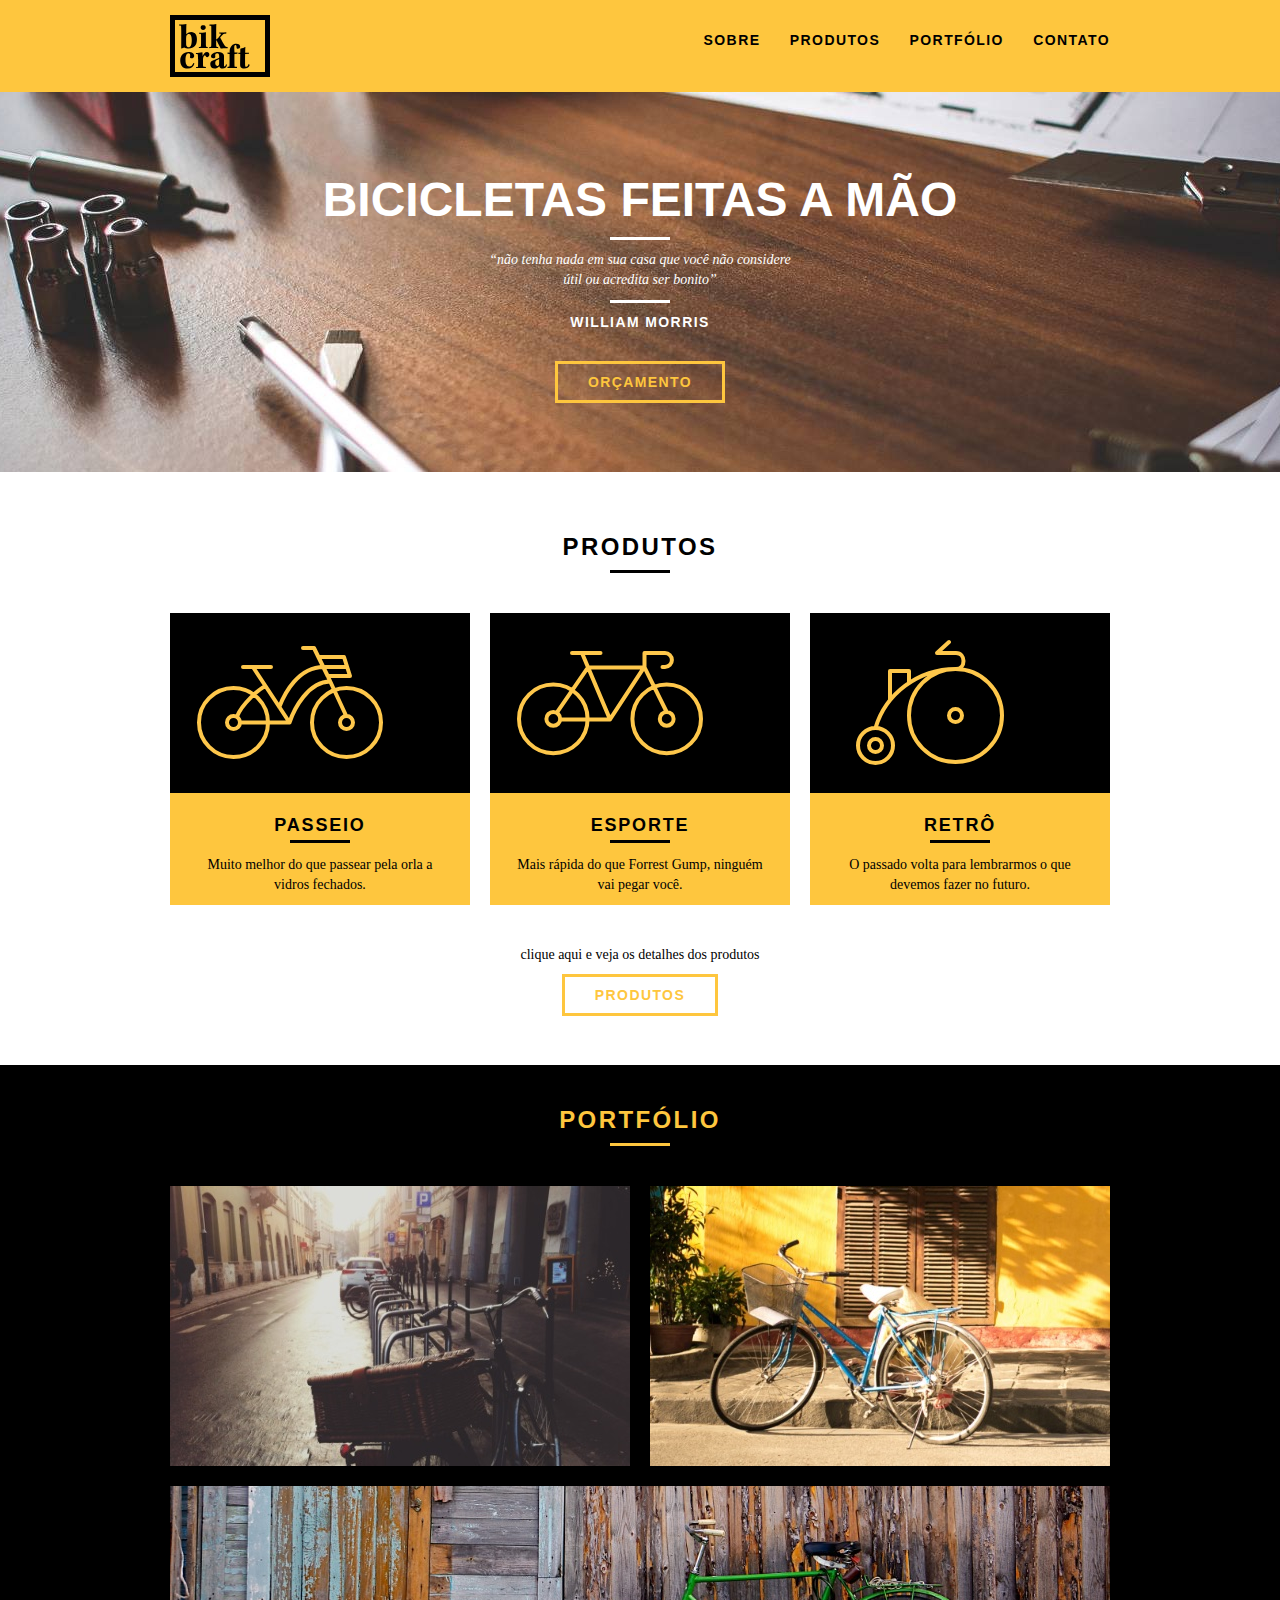
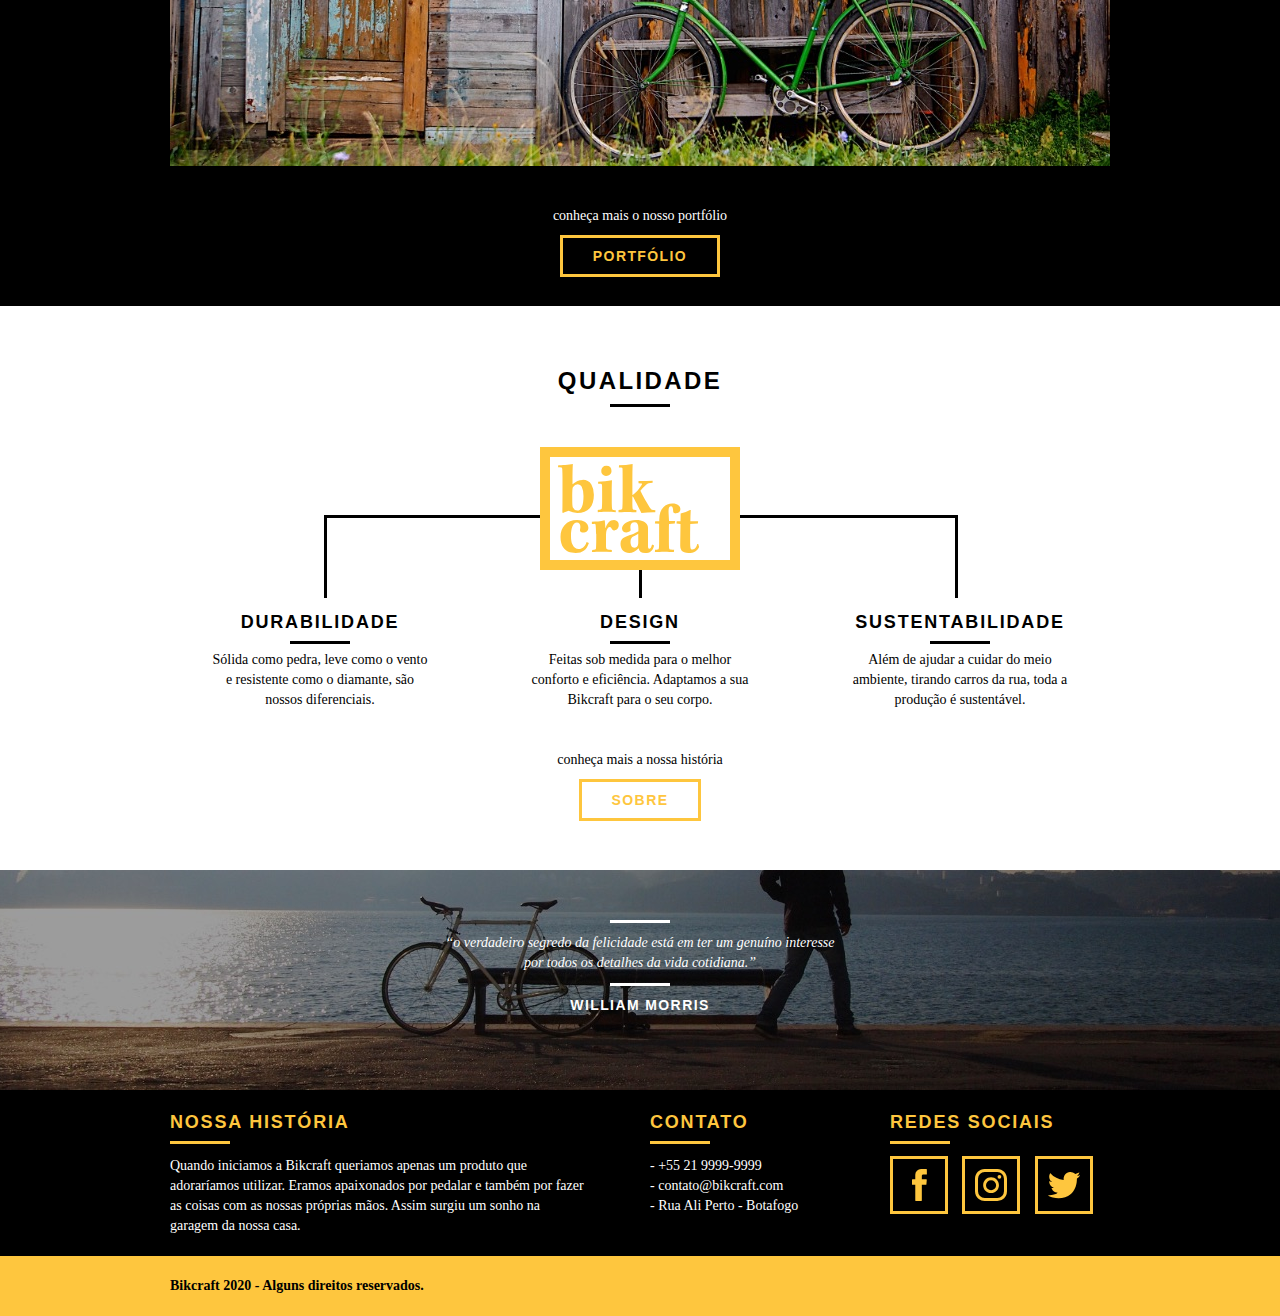
==== Bikcraft/index.html @ 080e1570 "atualizado nome da pasta do site" ====
<!DOCTYPE html>
<html lang="pt-br">

<head>
	<meta charset="utf-8">
	<title>Bikcraft</title>
	<link rel="stylesheet" href="css/normalize.css">
	<link rel="stylesheet" href="css/reset.css">
	<link rel="stylesheet" href="css/grid.css">
	<link rel="stylesheet" href="css/style.css">
</head>

<body>
	<header class="header">
		<div class="container">
			<a href="index.html" class="grid-4">
				<img src="img/bikcraft.svg" alt="Bikcraft">
			</a>

			<nav class="header_menu grid-12">
				<ul>
					<li><a href="sobre.html">Sobre</a></li>
					<li><a href="produtos.html">Produtos</a></li>
					<li><a href="portfolio.html">Portfólio</a></li>
					<li><a href="contato.html">Contato</a></li>
					<!-- <li><a href="blog.html">Blog</a></li> -->
				</ul>
			</nav>
		</div>

	</header>
	<section class="introducao">
		<div class="container">
			<h1>BICICLETAS FEITAS A MÃO</h1>
			<blockquote class="quote-externo">
				<p>
					“não tenha nada em sua casa que você não considere útil ou acredita ser bonito”
				</p>
				<cite>WILLIAM MORRIS</cite>
			</blockquote>
			<a href="produtos.html" class="btn">Orçamento</a>
		</div>
	</section>

	<section class="produtos container">
		<h2 class="subtitulo">Produtos</h2>
		<ul class="produtos_lista">
			<li class="grid-1-3">
				<div class="produtos_icone">
					<img src="img/produtos/passeio.svg" alt="Bikcraft Passeio">
				</div>
				<h3>Passeio</h3>
				<p>Muito melhor do que passear pela orla a vidros fechados.</p>
			</li>

			<li class="grid-1-3">
				<div class="produtos_icone">
					<img src="img/produtos/esporte.svg" alt="Bikcraft Esporte">
				</div>
				<h3>Esporte</h3>
				<p>Mais rápida do que Forrest Gump, ninguém vai pegar você.</p>
			</li>
			<li class="grid-1-3">
				<div class="produtos_icone">
					<img src="img/produtos/retro.svg" alt="Bikcraft Retrô">
				</div>
				<h3>Retrô</h3>
				<p>O passado volta para lembrarmos o que devemos fazer no futuro.</p>
			</li>
		</ul>

		<div class="call">
			<p>clique aqui e veja os detalhes dos produtos</p>
			<a href="produtos.html" class="btn btn-preto">Produtos</a>
		</div>
	</section>
	<!-- Fecha Produtos -->

	<section class="portfolio">
		<div class="container">
			<h2 class="subtitulo">Portfólio</h2>
			<ul class="portfolio_lista">
				<li class="grid-8"><img src="img/portfolio/retro.jpg" alt="Bicicleta Retrô"></li>
				<li class="grid-8"><img src="img/portfolio/passeio.jpg" alt="Bicicleta Passeio"></li>
				<li class="grid-16"><img src="img/portfolio/esporte.jpg" alt="Bicicleta Esporte"></li>
			</ul>

			<div class="call">
				<p>conheça mais o nosso portfólio</p>
				<a href="produtos.html" class="btn">Portfólio</a>
			</div>
		</div>
	</section>

	<section class="qualidade container">
		<h2 class="subtitulo">Qualidade</h2>
		<img src="img/bikcraft-qualidade.svg" alt="Bikcraft">
		<ul class="qualidade_lista">
			<li class="grid-1-3">
				<h3>Durabilidade</h3>
				<p>Sólida como pedra, leve como o vento e resistente como o diamante, são nossos diferenciais.</p>
			</li>

			<li class="grid-1-3">
				<h3>Design</h3>
				<p>Feitas sob medida para o melhor conforto e eficiência. Adaptamos a sua Bikcraft para o seu corpo.</p>
			</li>

			<li class="grid-1-3">
				<h3>Sustentabilidade</h3>
				<p>Além de ajudar a cuidar do meio ambiente, tirando carros da rua, toda a produção é sustentável.</p>
			</li>
		</ul>

		<div class="call">
			<p>conheça mais a nossa história</p>
			<a href="sobre.html" class="btn btn-preto">Sobre</a>
		</div>
	</section>

	<section class="quebra">
		<blockquote class="quote-externo container">
			<p>
				“o verdadeiro segredo da felicidade está em ter um genuíno interesse por todos os detalhes da vida cotidiana.”
			</p>
			<cite>WILLIAM MORRIS</cite>
		</blockquote>
	</section>

	<footer>
		<div class="footer">
			<div class="container">
				<div class="grid-8 footer_historia">
					<h3>Nossa História</h3>
					<p>Quando iniciamos a Bikcraft queriamos apenas um produto que adoraríamos utilizar. Eramos apaixonados por pedalar e também por fazer as coisas com as nossas próprias mãos. Assim surgiu um sonho na garagem da nossa casa. </p>
				</div>

				<div class="grid-4 footer_contato">
					<h3>Contato</h3>
					<ul>
						<li>- +55 21 9999-9999</li>
						<li>- contato@bikcraft.com</li>
						<li>- Rua Ali Perto - Botafogo</li>
					</ul>
				</div>

				<div class="grid-4 footer_redes">
					<h3>Redes Sociais</h3>
					<ul>
						<li><a href="https://facebook.com" target="_blank"><img src="img/redes-sociais/facebook.svg" alt="facebook"></a></li>
						<li><a href="https://instagram.com" target="_blank"><img src="img/redes-sociais/instagram.svg" alt="instagram"></a></li>
						<li><a href="https://twitter.com" target="_blank"><img src="img/redes-sociais/twitter.svg" alt="twitter"></a></li>
					</ul>
				</div>
			</div>
		</div>

		<div class="copy">
			<div class="container">
				<p class="grid-16">Bikcraft 2020 - Alguns direitos reservados.</p>
			</div>
		</div>
	</footer>
</body>

</html>
---- Bikcraft/css/grid.css ----
*,
*:before,
*:after {
  -webkit-box-sizing: border-box;
  -moz-box-sizing: border-box;
  box-sizing: border-box;
}

.container {
  width: 960px;
  margin: 0 auto;
  padding: 0px;
  position: relative;
}

.container:after,
.container:before {
  content: " ";
  display: table;
}

.container:after {
  clear: both;
}

.grid-1,
.grid-2,
.grid-3,
.grid-4,
.grid-5,
.grid-6,
.grid-7,
.grid-8,
.grid-9,
.grid-10,
.grid-11,
.grid-12,
.grid-13,
.grid-14,
.grid-15,
.grid-16,
.grid-1-3 {
  float: left;
  margin-left: 10px;
  margin-right: 10px;
}

.grid-1 {
  width: 40px;
}
.grid-2 {
  width: 100px;
}
.grid-3 {
  width: 160px;
}
.grid-4 {
  width: 220px;
}
.grid-5 {
  width: 280px;
}
.grid-6 {
  width: 340px;
}
.grid-7 {
  width: 400px;
}
.grid-8 {
  width: 460px;
}
.grid-9 {
  width: 520px;
}
.grid-10 {
  width: 580px;
}
.grid-11 {
  width: 640px;
}
.grid-12 {
  width: 700px;
}
.grid-13 {
  width: 760px;
}
.grid-14 {
  width: 820px;
}
.grid-15 {
  width: 880px;
}
.grid-16 {
  width: 940px;
}
.grid-1-3 {
  width: 300px;
}

/*
  cálculos para o grid
  (container 960 / colunaas 16 x grid 5) - 20 = 280 gutter(espaço que temos entre as colunas)
*/
---- Bikcraft/css/style.css ----
/* Estilos Gerais */
body {
  font-family: Arial, Helvetica, sans-serif;
}

p {
  font-family: Georgia, "Times New Roman", serif;
  font-size: 14px;
  line-height: 20px;
}

img {
  display: block;
}

.btn {
  border: 3px solid #fec63e;
  padding: 10px 30px;
  color: #fec63e;
  font-size: 14px;
  line-height: 20px;
  text-transform: uppercase;
  font-weight: bold;
  letter-spacing: 0.1em;
}

.btn:hover {
  color: #fff;
  border-color: #fff;
}

.btn.btn-preto:hover {
  color: #000;
  border-color: #000;
}

.subtitulo {
  font-size: 24px;
  line-height: 30px;
  font-weight: bold;
  letter-spacing: 0.1em;
  color: #000;
  text-transform: uppercase;
  text-align: center;
  margin-bottom: 40px;
}

.subtitulo::after {
  content: "";
  display: block;
  width: 60px;
  height: 3px;
  background: #000;
  margin: 8px auto;
}

.subtitulo-interno {
  font-size: 24px;
  line-height: 30px;
  font-weight: bold;
  letter-spacing: 0.1em;
  color: #000;
  text-transform: uppercase;
  margin-bottom: 20px;
}

.subtitulo-interno:after {
  content: "";
  display: block;
  width: 60px;
  height: 3px;
  background: #000;
  margin: 8px 0;
}

/* Header */
.header {
  position: fixed;
  top: 0;
  width: 100%;
  background: #fec63e;
  padding: 15px 0;
  z-index: 10;
}

.header_menu {
  text-align: right;
}

.header_menu ul li {
  display: inline-block;
  margin-left: 25px;
  margin-top: 15px;
}

.header_menu ul li a {
  color: #000;
  font-weight: bold;
  text-transform: uppercase;
  letter-spacing: 0.1em;
  font-size: 14px;
  line-height: 20px;
  padding: 10px 0;
}

.header_menu ul li a:hover {
  color: #fff;
}

.header_menu ul li a.menu_ativo {
  color: #fff;
}

/* Introdução */
.introducao {
  width: 100%;
  height: 380px;
  background: url("../img/bg.jpg") no-repeat center;
  background-size: cover;
  margin-top: 92px;
  text-align: center;
  padding-top: 80px;
}

.introducao h1 {
  font-size: 48px;
  color: #fff;
  font-weight: bold;
  text-transform: uppercase;
}

.quote-externo {
  max-width: 320px;
  margin: 0 auto;
  margin-bottom: 40px;
  color: #fff;
}

.quote-externo p {
  font-style: italic;
}

.quote-externo p:before,
.quote-externo p:after {
  content: "";
  display: block;
  width: 60px;
  height: 3px;
  background: #fff;
  margin: 10px auto;
}

.quote-externo cite {
  font-style: normal;
  font-weight: bold;
  font-size: 14px;
  letter-spacing: 0.1em;
}

/* introdução interna */
.introducao-interna {
  width: 100%;
  margin-top: 92px;
  height: 160px;
  text-align: center;
  color: #fff;
  padding-top: 40px;
}

.introducao-interna h1 {
  font-size: 36px;
  font-weight: bold;
  text-transform: uppercase;
}

.introducao-interna h1:after {
  content: "";
  display: block;
  width: 60px;
  height: 3px;
  background: #fff;
  margin: 6px auto 10px auto;
}

/* Produtos */
.produtos {
  padding: 60px 0;
}

.produtos_lista li {
  background: #fec63e;
  text-align: center;
}

.produtos_lista li h3 {
  font-weight: bold;
  font-size: 18px;
  line-height: 25px;
  text-transform: uppercase;
  letter-spacing: 0.1em;
  margin-top: 20px;
}

.produtos_lista li h3:after {
  content: "";
  display: block;
  width: 60px;
  height: 3px;
  background: #000;
  margin: 2px auto;
}

.produtos_lista li p {
  padding: 10px 20px 10px 20px;
}

.produtos_icone {
  background: #000;
  padding: 20px;
}

.call {
  padding-top: 40px;
  text-align: center;
  clear: both;
}

.call p {
  margin-bottom: 20px;
}

/* Portfólio */

.portfolio {
  width: 100%;
  background: #000;
  padding: 40px 0;
}

.portfolio .subtitulo {
  color: #fec63e;
}

.portfolio .subtitulo:after {
  background: #fec63e;
}

.portfolio_lista li:last-child {
  margin-top: 20px;
}

.portfolio .call p {
  color: #fff;
}

/* Qualidade */

.qualidade {
  padding: 60px 0;
}

.qualidade:after {
  content: "";
  width: 634px;
  height: 83px;
  display: block;
  background: url("../img/linhas.svg") no-repeat center;
  position: absolute;
  top: 209px;
  right: 162px;
  z-index: -1;
}

.qualidade img {
  margin: 0 auto;
}

.qualidade_lista {
  padding-top: 20px;
  overflow: auto;
  /* clear-fixe para flutuação */
}

.qualidade_lista li {
  text-align: center;
  padding: 0 40px;
}

.qualidade_lista li h3 {
  font-weight: bold;
  font-size: 18px;
  line-height: 25px;
  text-transform: uppercase;
  letter-spacing: 0.1em;
  margin-top: 20px;
}

.qualidade_lista li h3:after {
  content: "";
  display: block;
  width: 60px;
  height: 3px;
  background: #000;
  margin: 6px auto;
}

/* Quebra */
.quebra {
  width: 100%;
  height: 220px;
  background: url("../img/bg-footer.jpg") no-repeat center;
  background-size: cover;
  text-align: center;
  padding-top: 40px;
}

.quebra .quote-externo {
  max-width: 400px;
}

/* Footer */

.footer {
  width: 100%;
  background: #000;
  color: #fff;
  padding: 20px 0;
}

.footer h3 {
  font-size: 18px;
  line-height: 25px;
  color: #fec63e;
  text-transform: uppercase;
  letter-spacing: 0.1em;
  font-weight: bold;
}

.footer h3:after {
  content: "";
  display: block;
  width: 60px;
  height: 3px;
  background: #fec63e;
  margin: 6px 0 12px 0;
}

.footer_historia {
  padding-right: 40px;
}

.footer_contato ul li {
  font-size: 14px;
  line-height: 20px;
  font-family: Georgia, "Times New Roman", serif;
}

.footer_redes ul li {
  display: inline-block;
  margin-right: 10px;
}

.footer_redes ul li a {
  border: 3px solid #fec63e;
  display: block;
  padding: 10px;
}

.footer_redes ul li a:hover {
  border-color: #fff;
}

.copy {
  width: 100%;
  background: #fec63e;
  padding: 20px 0;
}

.copy p {
  font-weight: bold;
}
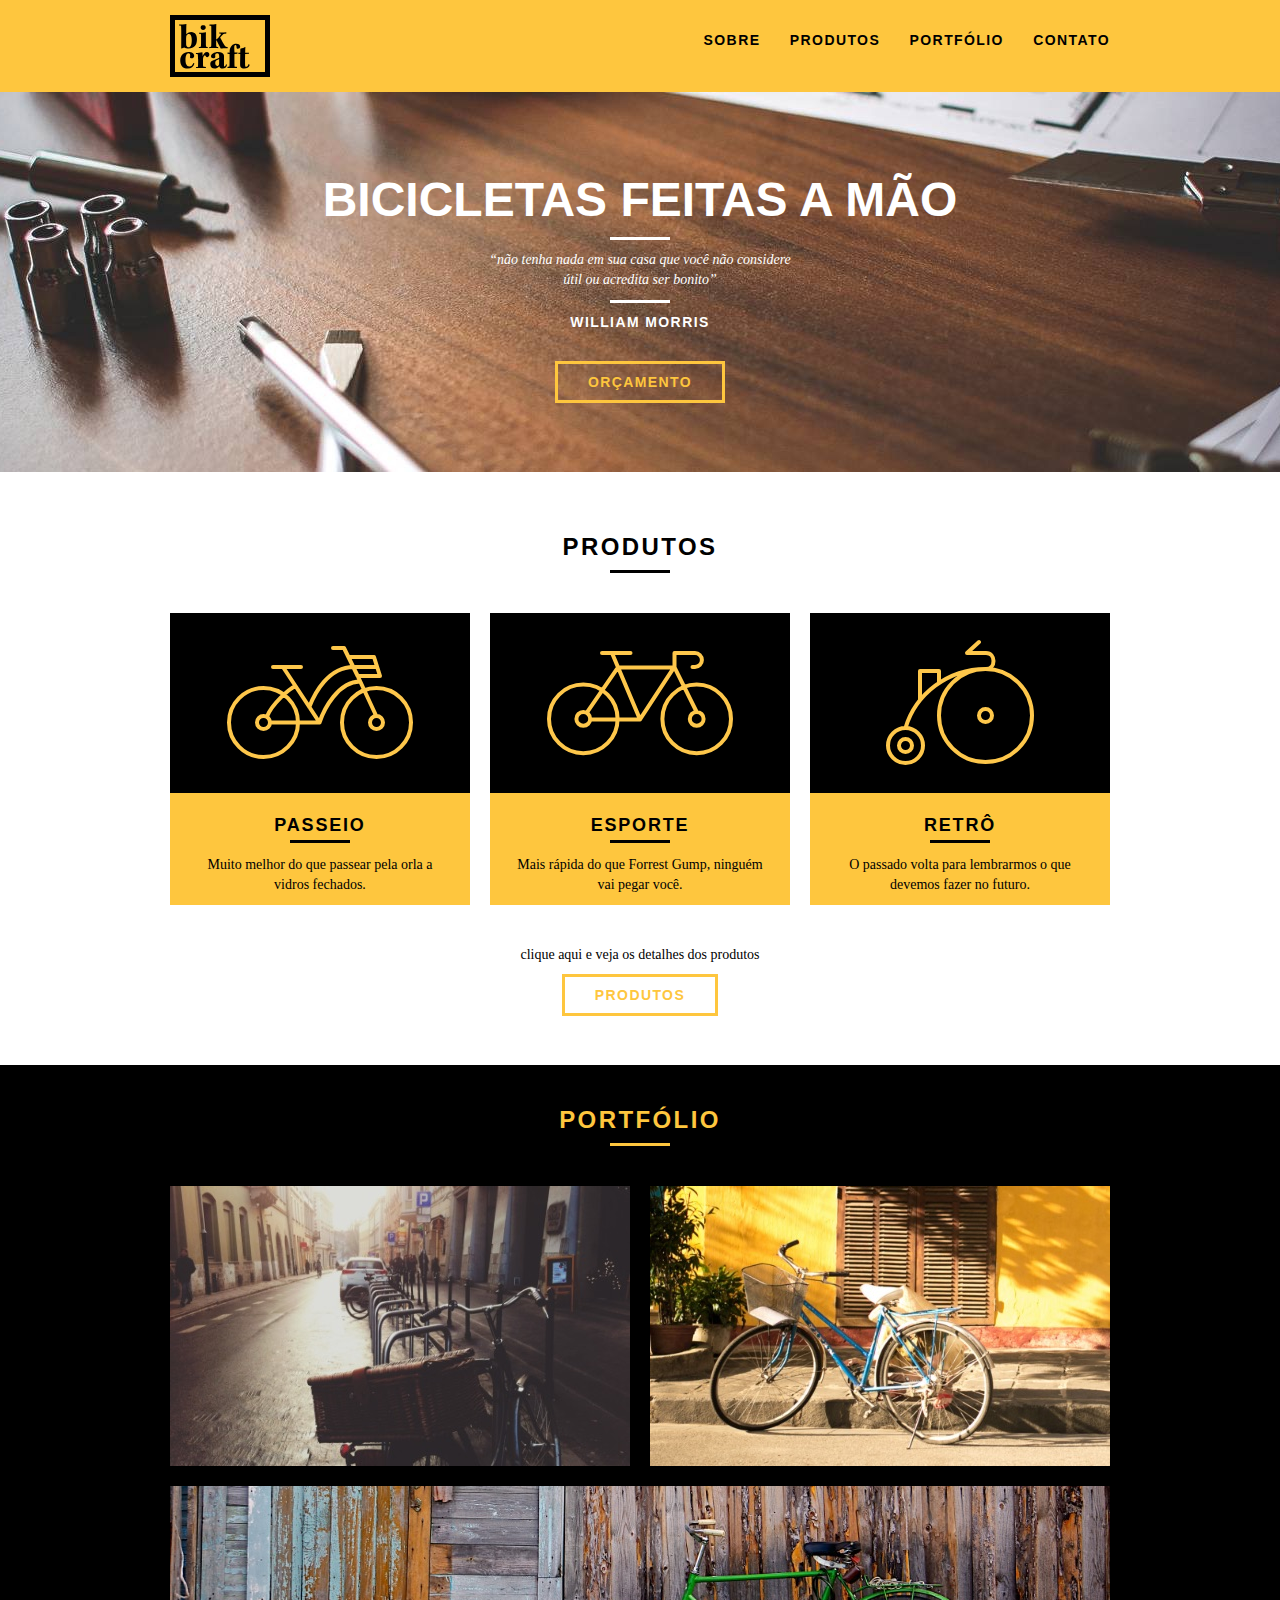
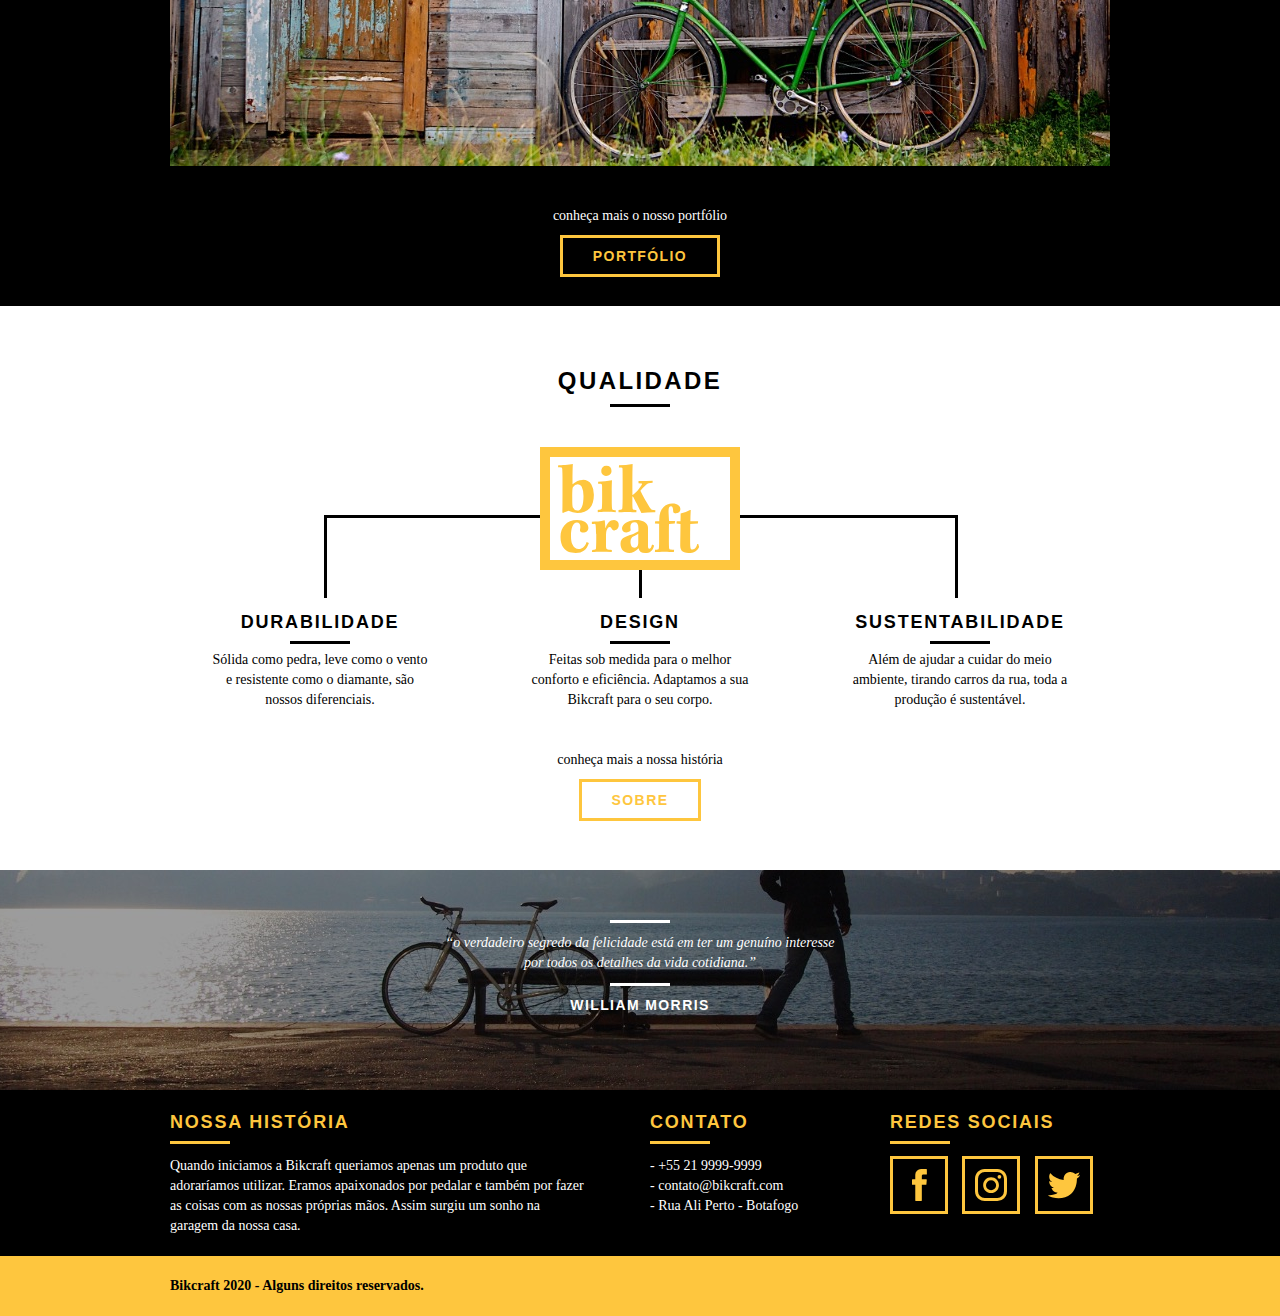
==== commit 3400bf77: "adicionado resposividade do site" ====
--- a/Bikcraft/index.html
+++ b/Bikcraft/index.html
@@ -8,6 +8,7 @@
 	<link rel="stylesheet" href="css/reset.css">
 	<link rel="stylesheet" href="css/grid.css">
 	<link rel="stylesheet" href="css/style.css">
+	<link rel="stylesheet" href="css/responsivo.css">
 </head>
 
 <body>
--- a/Bikcraft/css/grid.css
+++ b/Bikcraft/css/grid.css
@@ -101,3 +101,89 @@
   cálculos para o grid
   (container 960 / colunaas 16 x grid 5) - 20 = 280 gutter(espaço que temos entre as colunas)
 */
+
+@media only screen and (min-width: 788px) and (max-width: 979px) {
+  .container {
+    width: 768px;
+  }
+
+  .grid-1 {
+    width: 28px;
+  }
+  .grid-2 {
+    width: 76px;
+  }
+  .grid-3 {
+    width: 124px;
+  }
+  .grid-4 {
+    width: 172px;
+  }
+  .grid-5 {
+    width: 220px;
+  }
+  .grid-6 {
+    width: 268px;
+  }
+  .grid-7 {
+    width: 316px;
+  }
+  .grid-8 {
+    width: 364px;
+  }
+  .grid-9 {
+    width: 412px;
+  }
+  .grid-10 {
+    width: 460px;
+  }
+  .grid-11 {
+    width: 508px;
+  }
+  .grid-12 {
+    width: 556px;
+  }
+  .grid-13 {
+    width: 604px;
+  }
+  .grid-14 {
+    width: 652px;
+  }
+  .grid-15 {
+    width: 700px;
+  }
+  .grid-16 {
+    width: 748px;
+  }
+  .grid-1-3 {
+    width: 236px;
+  }
+}
+
+@media only screen and (max-width: 787px) {
+  .container {
+    width: 300px;
+  }
+
+  .grid-1,
+  .grid-2,
+  .grid-3,
+  .grid-4,
+  .grid-5,
+  .grid-6,
+  .grid-7,
+  .grid-8,
+  .grid-9,
+  .grid-10,
+  .grid-11,
+  .grid-12,
+  .grid-13,
+  .grid-14,
+  .grid-15,
+  .grid-16,
+  .grid-1-3 {
+    width: 300px;
+    margin: 0 0 20px 0;
+    float: none;
+  }
+}
--- a/Bikcraft/css/style.css
+++ b/Bikcraft/css/style.css
@@ -11,6 +11,7 @@
 
 img {
   display: block;
+  max-width: 100%;
 }
 
 .btn {
@@ -190,6 +191,10 @@
 .produtos_lista li {
   background: #fec63e;
   text-align: center;
+}
+
+.produtos_lista li img {
+  margin: 0 auto;
 }
 
 .produtos_lista li h3 {
--- a/Bikcraft/css/responsivo.css
+++ b/Bikcraft/css/responsivo.css
@@ -0,0 +1,166 @@
+/*Estilo para tablets*/
+@media only screen and (min-width: 788px) and (max-width: 979px) {
+  /*Qualidade Home*/
+  .qualidade:after {
+    right: 66px;
+  }
+
+  .qualidade_lista li {
+    padding: 0 10px;
+  }
+
+  /*Footer*/
+
+  .footer_redes ul li a {
+    border: 3px solid #fec63e;
+    display: block;
+    padding: 6px;
+  }
+
+  .footer_redes ul li a img {
+    width: 26px;
+    height: 26px;
+  }
+
+  /*Produtos*/
+
+  .produto_item h2 {
+    top: -150px;
+    margin-bottom: -56px;
+  }
+
+  .produto_icone {
+    padding: 41px 0;
+  }
+
+  .produto_info p {
+    font-size: 14px;
+    line-height: 20px;
+    height: 122px;
+    padding: 20px 30px;
+  }
+
+  .produto_info ul li {
+    width: 181px;
+    height: 49px;
+  }
+} /* Final do estilo para tablets */
+
+/*Estilo para smartphone*/
+@media only screen and (max-width: 787px) {
+  /*Header*/
+  .header {
+    position: relative;
+    padding-bottom: 0px;
+  }
+
+  .header img {
+    margin: 0 auto 10px auto;
+  }
+
+  .header_menu {
+    text-align: center;
+  }
+
+  .header_menu ul li {
+    margin: 5px;
+  }
+
+  .header_menu ul li a {
+    border: 4px solid #000;
+    width: 136px;
+    display: block;
+    float: left;
+  }
+
+  .header_menu ul li a:hover {
+    border-color: #fff;
+  }
+
+  .header_menu ul li a.menu_ativo {
+    border-color: #fff;
+  }
+
+  /*Introducao*/
+
+  .introducao h1 {
+    font-size: 36px;
+  }
+
+  .introducao {
+    margin-top: 0px;
+    padding-top: 40px;
+    background: url("../img/bg-mobile.jpg") no-repeat center;
+    background-size: cover;
+  }
+
+  /*Introdução Interna*/
+
+  .introducao-interna {
+    margin-top: 0px;
+  }
+
+  /*Call*/
+  .call {
+    padding-top: 10px;
+  }
+
+  /*Qualidade Home*/
+  .qualidade:after {
+    display: none;
+  }
+
+  /*Sobre*/
+
+  .missao_sobre p {
+    font-size: 14px;
+    line-height: 20px;
+    padding-right: 0px;
+  }
+
+  .missao_sobre ul li {
+    font-size: 14px;
+    line-height: 25px;
+  }
+
+  /*Produtos*/
+
+  .produto_item h2 {
+    top: -100px;
+    margin-bottom: -68px;
+  }
+
+  .produto_icone {
+    padding: 41px 0;
+  }
+
+  .produto_info p {
+    font-size: 14px;
+    line-height: 20px;
+    height: auto;
+    padding: 20px 30px;
+  }
+
+  .produto_info ul li {
+    width: 149px;
+    height: 49px;
+    font-size: 14px;
+    line-height: 20px;
+    padding-top: 14px;
+  }
+
+  .form {
+    padding-right: 0px;
+  }
+
+  .orcamento_dados ul {
+    padding-right: 0px;
+  }
+
+  /*Contato*/
+
+  .contato_form {
+    padding-right: 0px;
+    margin-bottom: 40px;
+  }
+} /* Final do estilo para smartphone */
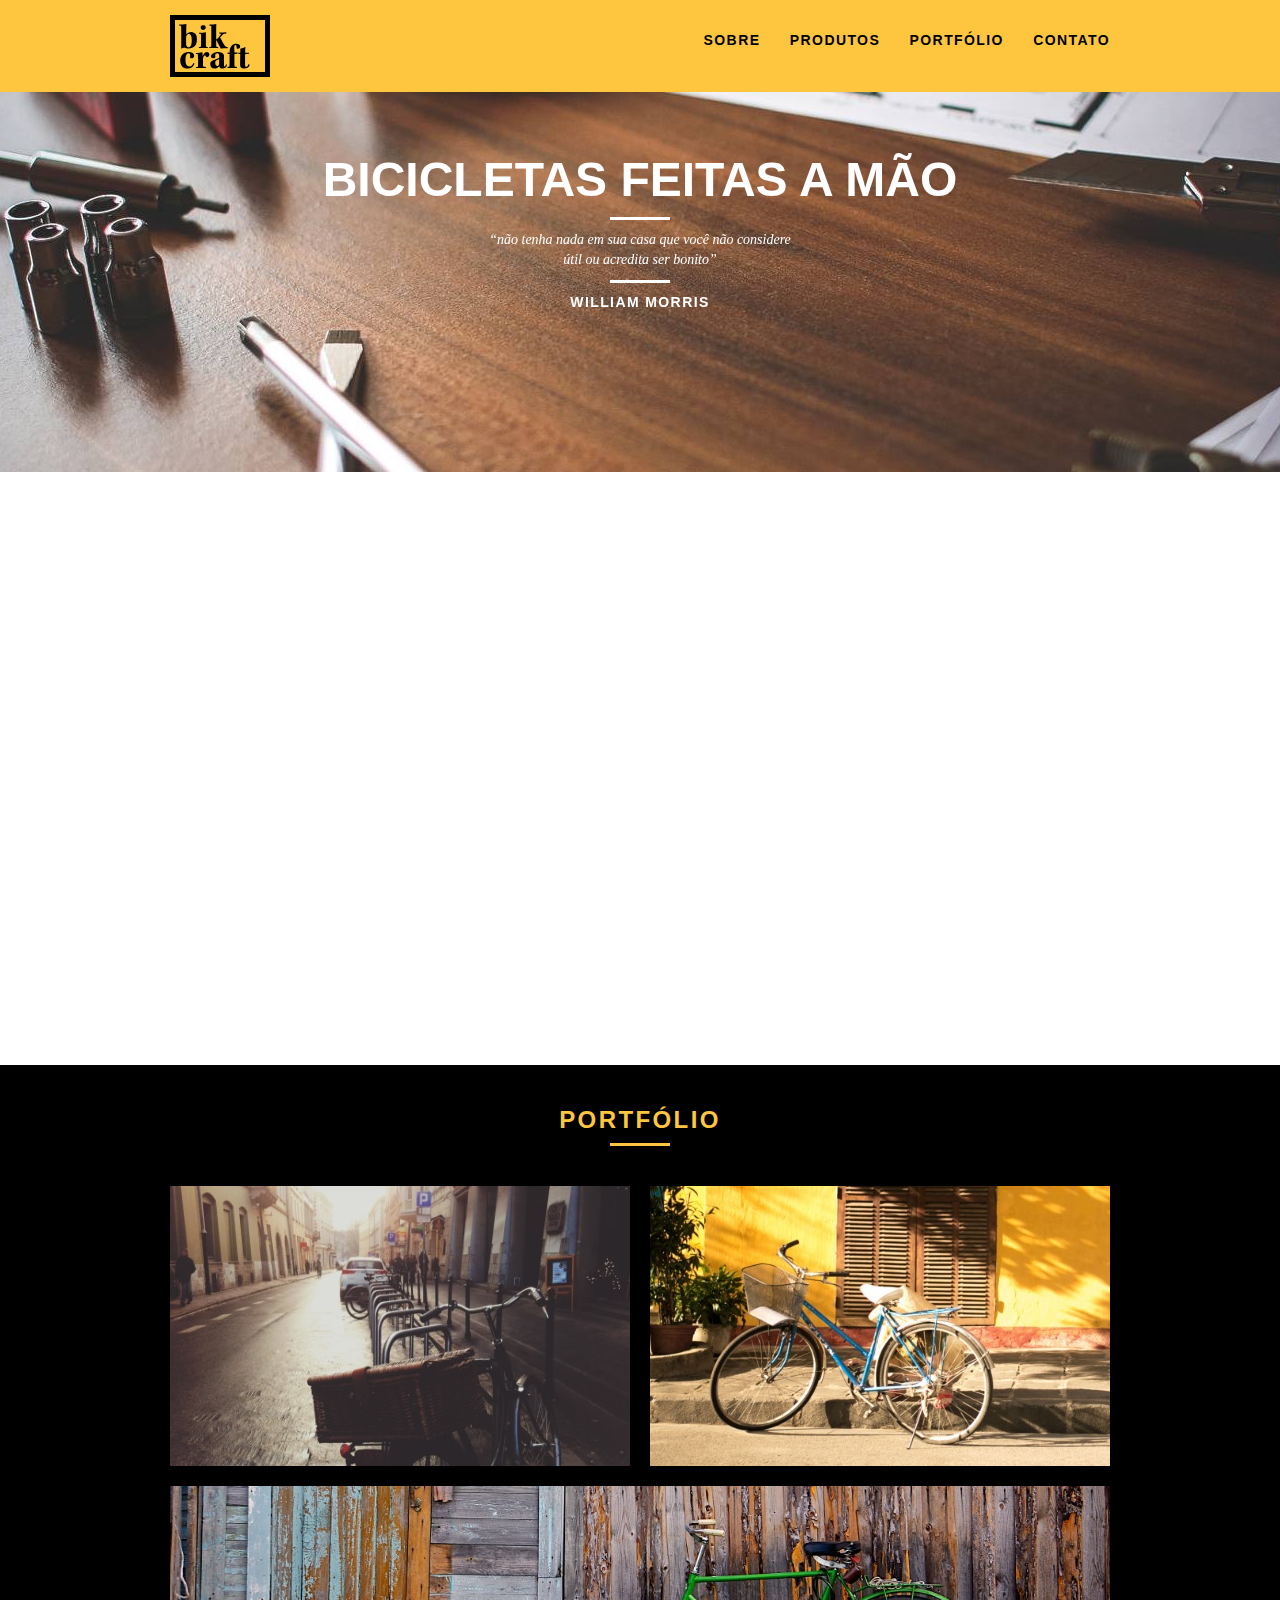
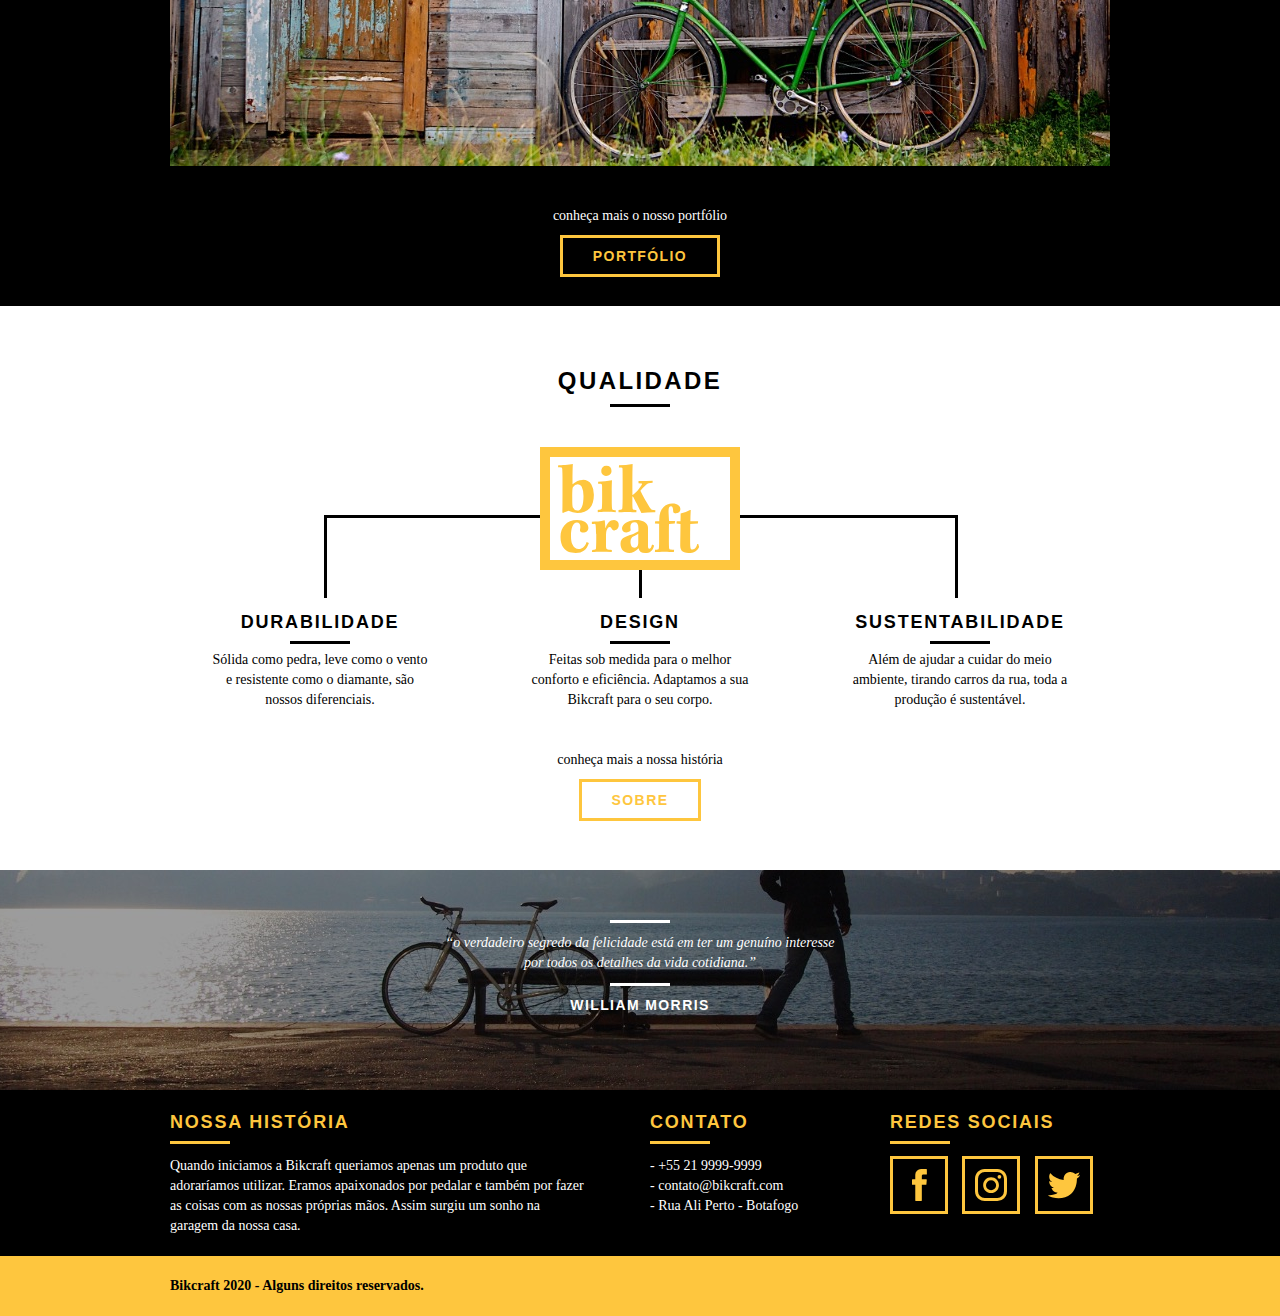
==== commit ce8f29d3: "adicionado animação, SEO, otimização, validado HTML/CSS" ====
--- a/Bikcraft/index.html
+++ b/Bikcraft/index.html
@@ -3,12 +3,25 @@
 
 <head>
 	<meta charset="utf-8">
-	<title>Bikcraft</title>
+	<title>Bikcraft - Bicicletas Personalizadas</title>
+	<meta name="description" content="Compre a sua bicicleta personalizada na Bikcraft. Possuímos modelos Passeio, Retrô e Esporte.">
+
+	<meta property="og:type" content="website" />
+	<meta property="og:title" content="Bikcraft - Bicicletas Personalizadas" />
+	<meta property="og:description" content="Compre a sua bicicleta personalizada na Bikcraft. Possuímos modelos Passeio, Retrô e Esporte." />
+	<meta property="og:url" content="http://bikcraft.com" />
+	<meta property="og:image" content="http://bikcraft.com/img/og-image.png" />
+
+	<meta name="viewport" content="width=device-width, initial-scale=1">
+
+	<link rel="shortcut icon" href="favicon.ico">
+
 	<link rel="stylesheet" href="css/normalize.css">
 	<link rel="stylesheet" href="css/reset.css">
 	<link rel="stylesheet" href="css/grid.css">
 	<link rel="stylesheet" href="css/style.css">
 	<link rel="stylesheet" href="css/responsivo.css">
+	<script>document.documentElement.classList.add("js");</script>
 </head>
 
 <body>
@@ -32,18 +45,18 @@
 	</header>
 	<section class="introducao">
 		<div class="container">
-			<h1>BICICLETAS FEITAS A MÃO</h1>
-			<blockquote class="quote-externo">
+			<h1 data-anime="400" class="fadeInDown">BICICLETAS FEITAS A MÃO</h1>
+			<blockquote data-anime="800" class="fadeInDown quote-externo">
 				<p>
 					“não tenha nada em sua casa que você não considere útil ou acredita ser bonito”
 				</p>
 				<cite>WILLIAM MORRIS</cite>
 			</blockquote>
-			<a href="produtos.html" class="btn">Orçamento</a>
+			<a data-anime="1200" href="produtos.html" class="btn">Orçamento</a>
 		</div>
 	</section>
 
-	<section class="produtos container">
+	<section class="fadeInDown produtos container" data-anime="1600">
 		<h2 class="subtitulo">Produtos</h2>
 		<ul class="produtos_lista">
 			<li class="grid-1-3">
@@ -119,14 +132,14 @@
 		</div>
 	</section>
 
-	<section class="quebra">
+	<div class="quebra">
 		<blockquote class="quote-externo container">
 			<p>
 				“o verdadeiro segredo da felicidade está em ter um genuíno interesse por todos os detalhes da vida cotidiana.”
 			</p>
 			<cite>WILLIAM MORRIS</cite>
 		</blockquote>
-	</section>
+	</div>
 
 	<footer>
 		<div class="footer">
@@ -162,6 +175,8 @@
 			</div>
 		</div>
 	</footer>
+	<script src="./js/simple-anime.js"></script>
+	<script src="./js/script.js"></script>
 </body>
 
 </html>--- a/Bikcraft/css/style.css
+++ b/Bikcraft/css/style.css
@@ -384,3 +384,66 @@
 .copy p {
   font-weight: bold;
 }
+
+/* JavaScript */
+.js [data-slide] {
+  position: relative;
+}
+.js [data-slide] > * {
+  position: absolute;
+  top: 0px;
+  opacity: 0;
+}
+.js [data-slide] > .active {
+  position: relative;
+  opacity: 1;
+  transition: opacity 500ms;
+  z-index: 1;
+}
+
+/* Estilização do botão */
+.js [data-slide-nav] {
+  display: block;
+  text-align: center;
+  margin-top: 20px;
+}
+
+.js [data-slide-nav] button {
+  display: inline-block;
+  width: 12px;
+  height: 12px;
+  margin: 4px;
+  border: none;
+  padding: 0px;
+  border-radius: 6px;
+  text-indent: -99px;
+  overflow: hidden;
+  background: #1d1d1d;
+}
+
+.js [data-slide-nav] button.active {
+  background: #fec63e;
+}
+
+/* Simple Anime */
+.js [data-anime] {
+  opacity: 0;
+}
+.js .anime {
+  opacity: 1;
+  transform: none;
+  transition: transform 0.8s, opacity 0.8s;
+}
+
+.js .fadeInDown {
+  transform: translate3d(0, -20px, 0);
+}
+.js .fadeInUp {
+  transform: translate3d(0, 20px, 0);
+}
+.js .fadeInRight {
+  transform: translate3d(20px, 0, 0);
+}
+.js .fadeInLeft {
+  transform: translate3d(-20px, 0, 0);
+}
